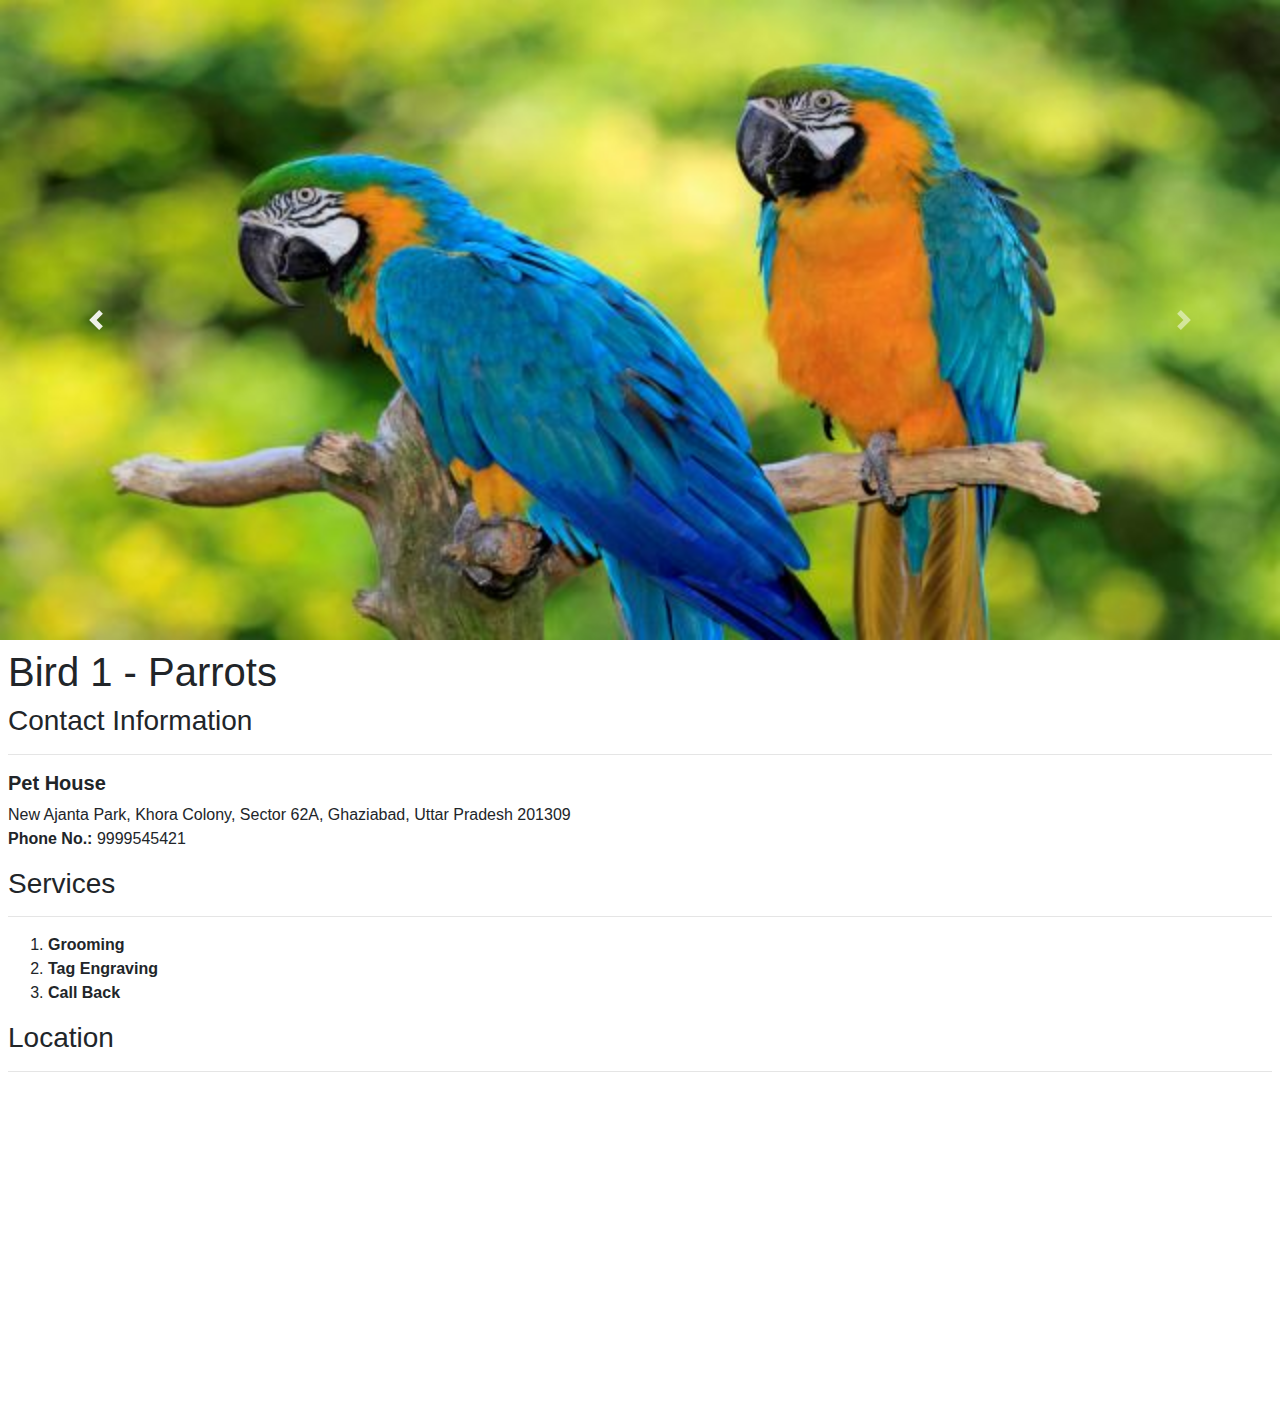
==== bird1.html @ a1e9780d "checking app web view functions" ====
<!DOCTYPE html>
<html lang="en">
<head>

    <meta charset="UTF-8">
    <meta http-equiv="X-UA-Compatible" content="IE=edge">
    <meta name="viewport" content="width=device-width, initial-scale=1.0">

    <link rel="stylesheet" href="https://stackpath.bootstrapcdn.com/bootstrap/4.3.1/css/bootstrap.min.css" integrity="sha384-ggOyR0iXCbMQv3Xipma34MD+dH/1fQ784/j6cY/iJTQUOhcWr7x9JvoRxT2MZw1T" crossorigin="anonymous">

    <title>skyeWeb</title>
  <style>
    .pad{
      padding: 8px;
    }
  </style>
</head>
<body>
    <div id="carouselExampleControls" class="carousel slide" data-ride="carousel">
        <div class="carousel-inner">
          <div class="carousel-item active">
            <img class="d-block w-100" src="./img/parrot_1.jpg" alt="First slide">
          </div>
          <div class="carousel-item">
            <img class="d-block w-100" src="./img/parrot_2.jpg" alt="Second slide">
          </div>
          <div class="carousel-item">
            <img class="d-block w-100" src="./img/parrot_3.jpg" alt="Third slide">
          </div>
        </div>
        <a class="carousel-control-prev" href="#carouselExampleControls" role="button" data-slide="prev">
          <span class="carousel-control-prev-icon" aria-hidden="true"></span>
          <span class="sr-only">Previous</span>
        </a>
        <a class="carousel-control-next" href="#carouselExampleControls" role="button" data-slide="next">
          <span class="carousel-control-next-icon" aria-hidden="true"></span>
          <span class="sr-only">Next</span>
        </a>
    </div>

    <div class="pad">

      <h1>Bird 1 - Parrots</h1>
    
      <h3>Contact Information</h3>
      <hr>
      <address>
          <h5><b>Pet House</b></h5>
          New Ajanta Park, Khora Colony, Sector 62A, Ghaziabad, Uttar Pradesh 201309<br>
          <b>Phone No.: </b>9999545421
      </address>
  
      <h3>Services</h3>
      <hr>
      <ol>
          <li><b>Grooming</b></li>
          <li><b>Tag Engraving</b></li>
          <li><b>Call Back</b></li>
      </ol>
  
      <h3>Location</h3>
      <hr>
    </div>
    <iframe src="https://www.google.com/maps/embed?pb=!1m18!1m12!1m3!1d14009.893393213611!2d77.33804486977543!3d28.615572200000017!2m3!1f0!2f0!3f0!3m2!1i1024!2i768!4f13.1!3m3!1m2!1s0x390ce5d74d52b189%3A0xfbf91e303b909355!2sPet%20House!5e0!3m2!1sen!2sin!4v1635768559318!5m2!1sen!2sin" width="100%" height="320px" style="border:0;" allowfullscreen="" loading="lazy"></iframe>

    <script src="https://code.jquery.com/jquery-3.3.1.slim.min.js" integrity="sha384-q8i/X+965DzO0rT7abK41JStQIAqVgRVzpbzo5smXKp4YfRvH+8abtTE1Pi6jizo" crossorigin="anonymous"></script>
    <script src="https://cdnjs.cloudflare.com/ajax/libs/popper.js/1.14.7/umd/popper.min.js" integrity="sha384-UO2eT0CpHqdSJQ6hJty5KVphtPhzWj9WO1clHTMGa3JDZwrnQq4sF86dIHNDz0W1" crossorigin="anonymous"></script>
    <script src="https://stackpath.bootstrapcdn.com/bootstrap/4.3.1/js/bootstrap.min.js" integrity="sha384-JjSmVgyd0p3pXB1rRibZUAYoIIy6OrQ6VrjIEaFf/nJGzIxFDsf4x0xIM+B07jRM" crossorigin="anonymous"></script>
</body>
</html>
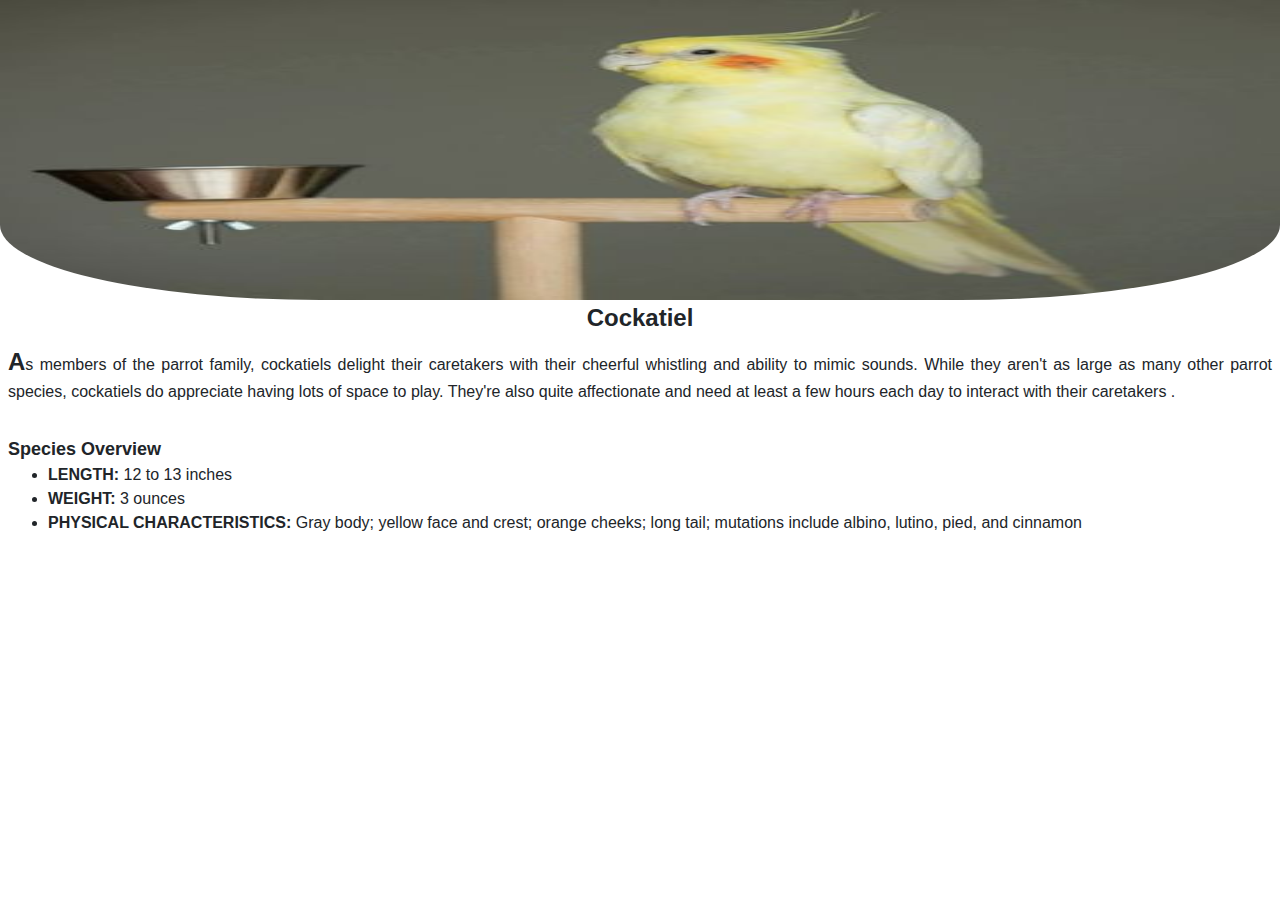
==== commit f6132a19: "new birs ui" ====
--- a/bird1.html
+++ b/bird1.html
@@ -13,55 +13,57 @@
     .pad{
       padding: 8px;
     }
+    .img-banner{
+      width: 100%;
+      height: 300px;
+      border-radius: 0 0 25% 25%;
+    }
+    .heading{
+      font-size: x-large;
+      font-weight: bold;
+      text-align: center;
+    }
+    .description{
+      padding: 8px;
+    }
+    .w1{
+      font-size: x-large;
+      font-weight: bold;
+    }
+    .description{
+      text-align: justify;
+    }
+    .overview{
+      padding: 8px;
+    }
+    .subheading{
+      font-size: large;
+      font-weight: bold;
+    }
   </style>
 </head>
 <body>
-    <div id="carouselExampleControls" class="carousel slide" data-ride="carousel">
-        <div class="carousel-inner">
-          <div class="carousel-item active">
-            <img class="d-block w-100" src="./img/parrot_1.jpg" alt="First slide">
-          </div>
-          <div class="carousel-item">
-            <img class="d-block w-100" src="./img/parrot_2.jpg" alt="Second slide">
-          </div>
-          <div class="carousel-item">
-            <img class="d-block w-100" src="./img/parrot_3.jpg" alt="Third slide">
-          </div>
-        </div>
-        <a class="carousel-control-prev" href="#carouselExampleControls" role="button" data-slide="prev">
-          <span class="carousel-control-prev-icon" aria-hidden="true"></span>
-          <span class="sr-only">Previous</span>
-        </a>
-        <a class="carousel-control-next" href="#carouselExampleControls" role="button" data-slide="next">
-          <span class="carousel-control-next-icon" aria-hidden="true"></span>
-          <span class="sr-only">Next</span>
-        </a>
-    </div>
+  <img src="./bird/Cockatiel.jpg" alt="Cockatiel" class="img-banner"> 
 
-    <div class="pad">
+  <div class="heading">
+    Cockatiel
+  </div>
 
-      <h1>Bird 1 - Parrots</h1>
-    
-      <h3>Contact Information</h3>
-      <hr>
-      <address>
-          <h5><b>Pet House</b></h5>
-          New Ajanta Park, Khora Colony, Sector 62A, Ghaziabad, Uttar Pradesh 201309<br>
-          <b>Phone No.: </b>9999545421
-      </address>
-  
-      <h3>Services</h3>
-      <hr>
-      <ol>
-          <li><b>Grooming</b></li>
-          <li><b>Tag Engraving</b></li>
-          <li><b>Call Back</b></li>
-      </ol>
-  
-      <h3>Location</h3>
-      <hr>
-    </div>
-    <iframe src="https://www.google.com/maps/embed?pb=!1m18!1m12!1m3!1d14009.893393213611!2d77.33804486977543!3d28.615572200000017!2m3!1f0!2f0!3f0!3m2!1i1024!2i768!4f13.1!3m3!1m2!1s0x390ce5d74d52b189%3A0xfbf91e303b909355!2sPet%20House!5e0!3m2!1sen!2sin!4v1635768559318!5m2!1sen!2sin" width="100%" height="320px" style="border:0;" allowfullscreen="" loading="lazy"></iframe>
+  <div class="description">
+    <p><span class="w1">A</span>s members of the parrot family, cockatiels delight their caretakers with their cheerful whistling and ability to mimic sounds. While they aren't as large as many other parrot species, cockatiels do appreciate having lots of space to play. They're also quite affectionate and need at least a few hours each day to interact with their caretakers .</p>
+  </div>
+<div class="overview">
+  <div class="subheading">
+    Species Overview
+  </div>
+  <ul>
+    <li>
+      <b>LENGTH: </b> 12 to 13 inches
+    </li>
+    <li><b>WEIGHT: </b>3 ounces</li>
+    <li><b>PHYSICAL CHARACTERISTICS: </b>Gray body; yellow face and crest; orange cheeks; long tail; mutations include albino, lutino, pied, and cinnamon</li>
+  </ul>
+</div>
 
     <script src="https://code.jquery.com/jquery-3.3.1.slim.min.js" integrity="sha384-q8i/X+965DzO0rT7abK41JStQIAqVgRVzpbzo5smXKp4YfRvH+8abtTE1Pi6jizo" crossorigin="anonymous"></script>
     <script src="https://cdnjs.cloudflare.com/ajax/libs/popper.js/1.14.7/umd/popper.min.js" integrity="sha384-UO2eT0CpHqdSJQ6hJty5KVphtPhzWj9WO1clHTMGa3JDZwrnQq4sF86dIHNDz0W1" crossorigin="anonymous"></script>
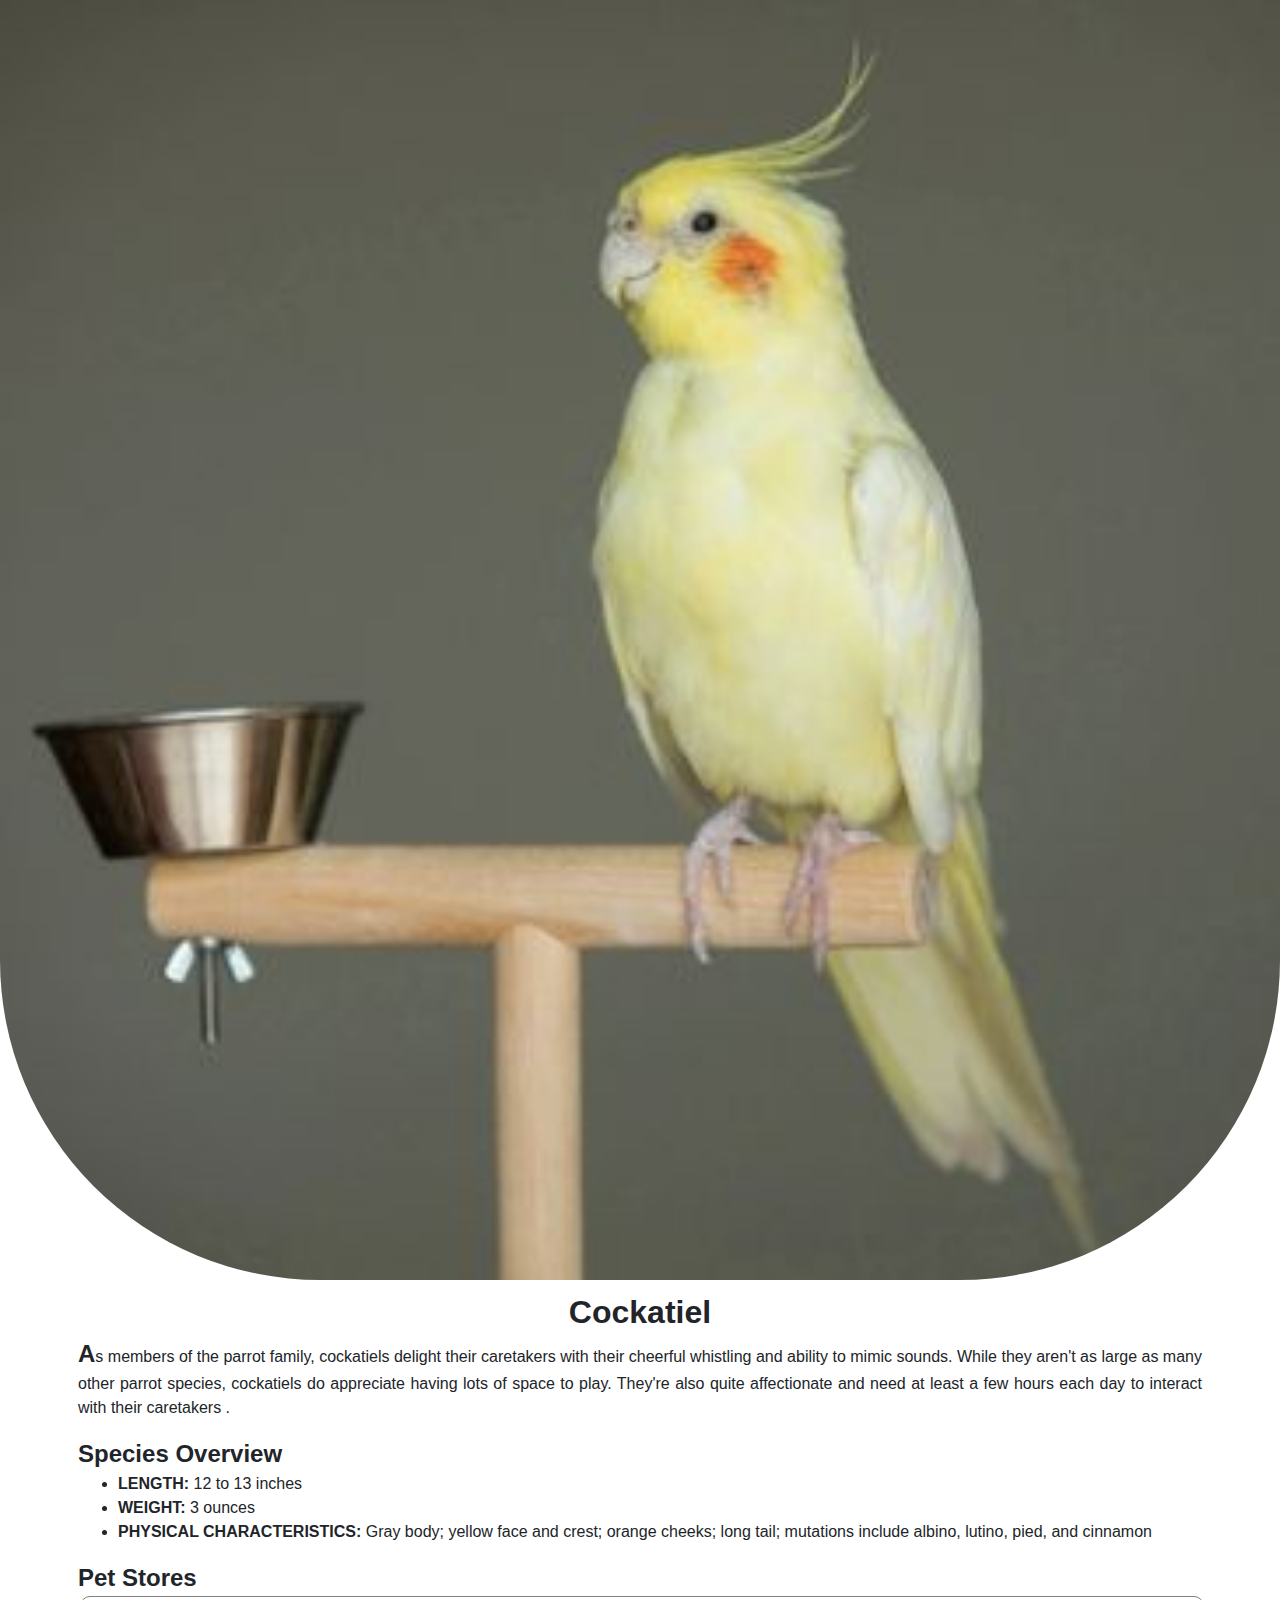
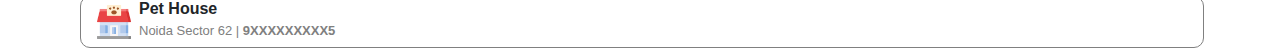
==== commit 29bb26b3: "bug" ====
--- a/bird1.html
+++ b/bird1.html
@@ -10,21 +10,23 @@
 
     <title>skyeWeb</title>
   <style>
+    .container{
+      padding: 8px;
+    }
     .pad{
       padding: 8px;
     }
     .img-banner{
       width: 100%;
-      height: 300px;
       border-radius: 0 0 25% 25%;
     }
     .heading{
-      font-size: x-large;
+      font-size: xx-large;
       font-weight: bold;
       text-align: center;
     }
     .description{
-      padding: 8px;
+      /* padding: 8px; */
     }
     .w1{
       font-size: x-large;
@@ -34,36 +36,86 @@
       text-align: justify;
     }
     .overview{
-      padding: 8px;
+      /* padding: 8px; */
     }
     .subheading{
-      font-size: large;
+      font-size: x-large;
       font-weight: bold;
+    }
+    .icon{
+      height: 50px;
+      width: 50px;
+      padding: 8px;
+      margin-left: 8px;
+    }
+    .row{
+      display: flex;
+      flex-direction: row;
+     
+    }
+    .column{
+      margin: 0;
+      display: flex;
+      flex-direction: column;
+    }
+    .item-card{
+      margin-left: 2px;
+     
+     width: 100%;
+      border: 1px solid grey;
+      border-radius: 10px;
+    }
+    .s-name{
+      font-size: medium;
+      font-weight: bold;
+    }
+    .s-location{
+      font-size: small;
+      color: grey;
+    }
+    .suppliers{
+      justify-content: center;
     }
   </style>
 </head>
 <body>
+  <!--*refrence https://expomx.in/*-->
+
   <img src="./bird/Cockatiel.jpg" alt="Cockatiel" class="img-banner"> 
 
-  <div class="heading">
-    Cockatiel
+  <div class="container">
+    <div class="heading">
+      Cockatiel
+    </div>
+  
+    <div class="description">
+      <p><span class="w1">A</span>s members of the parrot family, cockatiels delight their caretakers with their cheerful whistling and ability to mimic sounds. While they aren't as large as many other parrot species, cockatiels do appreciate having lots of space to play. They're also quite affectionate and need at least a few hours each day to interact with their caretakers .</p>
+    </div>
+  <div class="overview">
+    <div class="subheading">
+      Species Overview
+    </div>
+    <ul>
+      <li>
+        <b>LENGTH: </b> 12 to 13 inches
+      </li>
+      <li><b>WEIGHT: </b>3 ounces</li>
+      <li><b>PHYSICAL CHARACTERISTICS: </b>Gray body; yellow face and crest; orange cheeks; long tail; mutations include albino, lutino, pied, and cinnamon</li>
+    </ul>
   </div>
-
-  <div class="description">
-    <p><span class="w1">A</span>s members of the parrot family, cockatiels delight their caretakers with their cheerful whistling and ability to mimic sounds. While they aren't as large as many other parrot species, cockatiels do appreciate having lots of space to play. They're also quite affectionate and need at least a few hours each day to interact with their caretakers .</p>
+  
+  <div class="supplier">
+    <div class="subheading">Pet Stores</div>
+    <div class="item-card row">
+      <img src="./bird/store.png" alt="" class="icon">
+      <div class="column">
+        <div class="s-name">Pet House</div>
+      <div class="s-location">Noida Sector 62 | <b>9XXXXXXXXX5</b>
+      </div>
+      </div>
+    </div>
   </div>
-<div class="overview">
-  <div class="subheading">
-    Species Overview
   </div>
-  <ul>
-    <li>
-      <b>LENGTH: </b> 12 to 13 inches
-    </li>
-    <li><b>WEIGHT: </b>3 ounces</li>
-    <li><b>PHYSICAL CHARACTERISTICS: </b>Gray body; yellow face and crest; orange cheeks; long tail; mutations include albino, lutino, pied, and cinnamon</li>
-  </ul>
-</div>
 
     <script src="https://code.jquery.com/jquery-3.3.1.slim.min.js" integrity="sha384-q8i/X+965DzO0rT7abK41JStQIAqVgRVzpbzo5smXKp4YfRvH+8abtTE1Pi6jizo" crossorigin="anonymous"></script>
     <script src="https://cdnjs.cloudflare.com/ajax/libs/popper.js/1.14.7/umd/popper.min.js" integrity="sha384-UO2eT0CpHqdSJQ6hJty5KVphtPhzWj9WO1clHTMGa3JDZwrnQq4sF86dIHNDz0W1" crossorigin="anonymous"></script>
